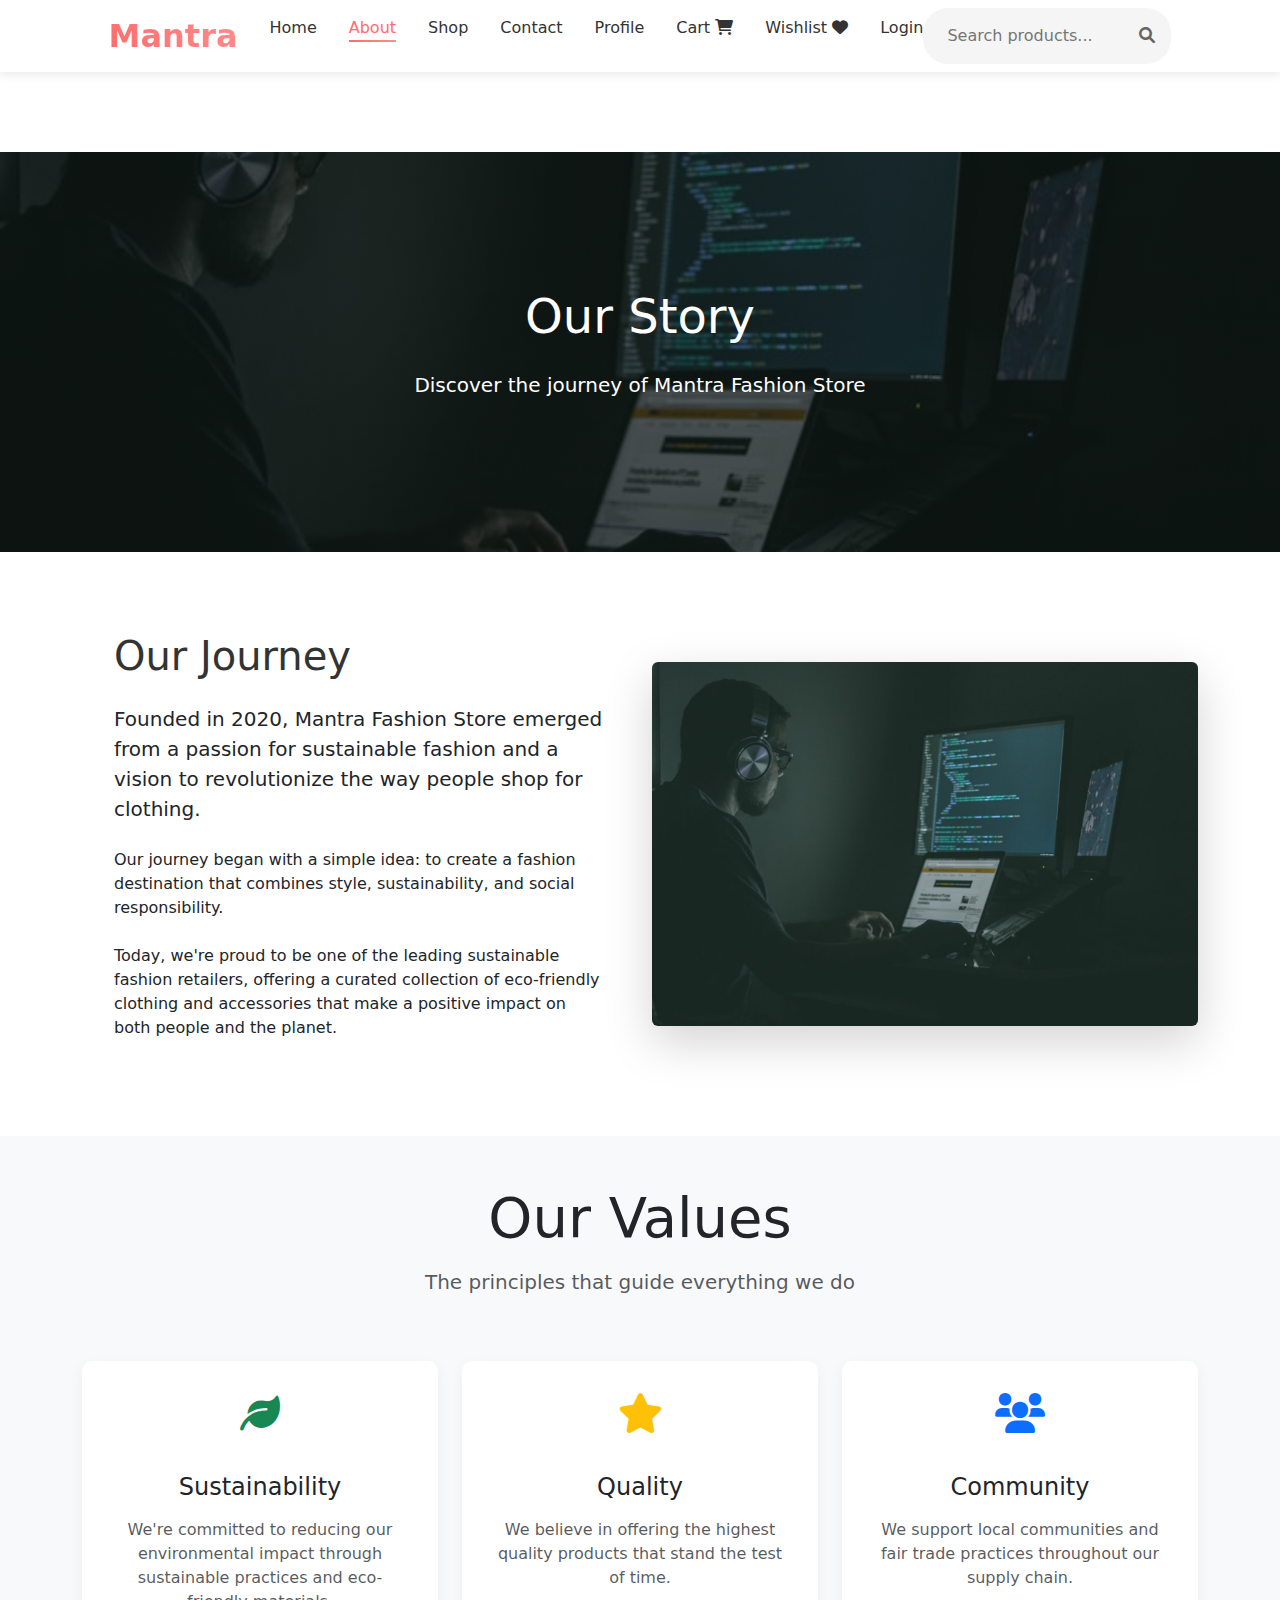
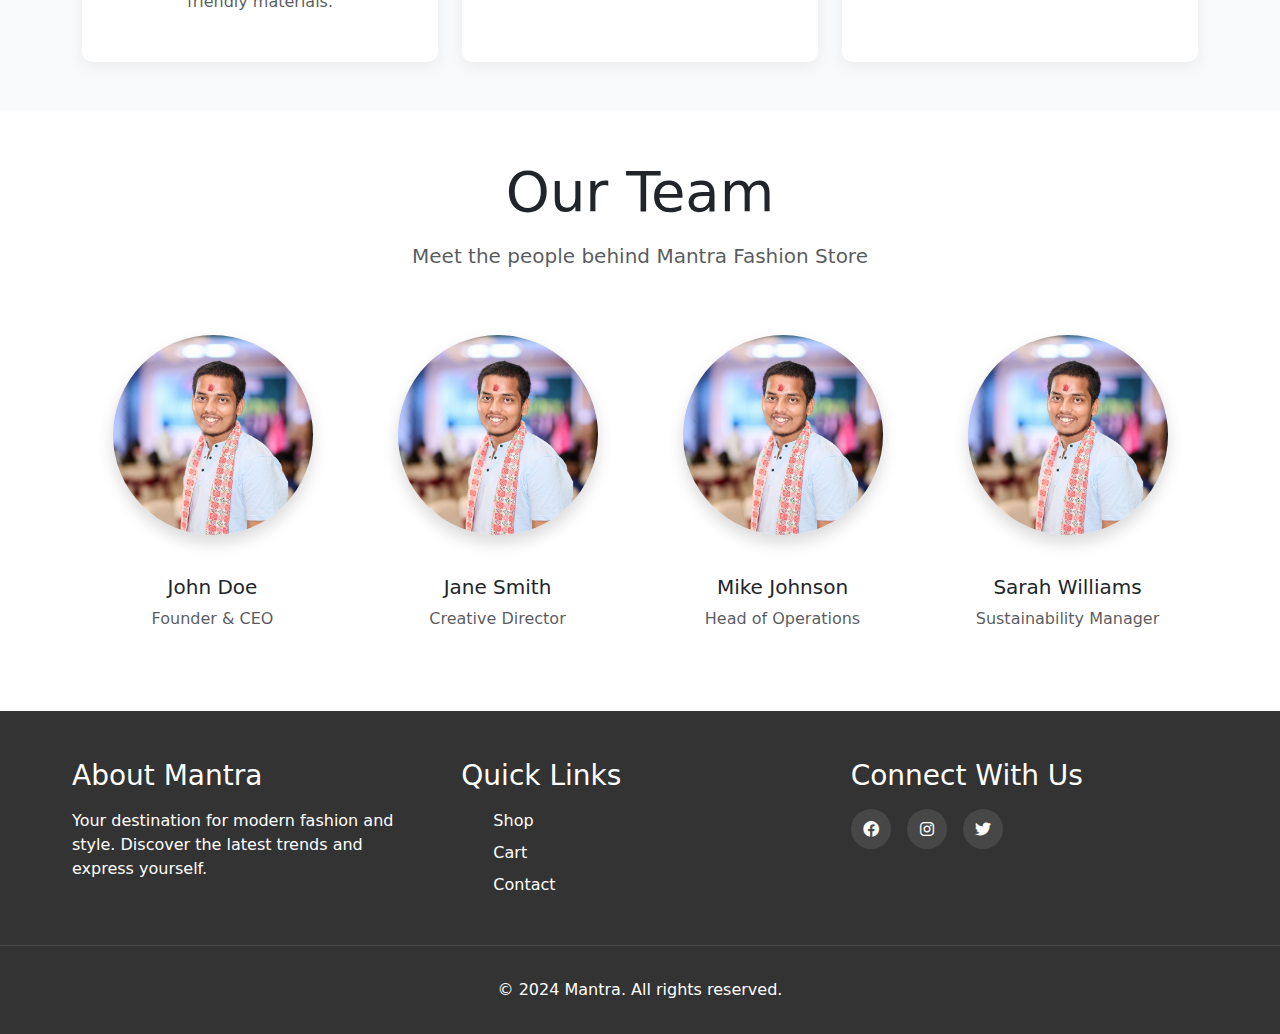
==== about.html @ eeec29e4 "first update" ====
<!DOCTYPE html>
<html lang="en">
<head>
    <meta charset="UTF-8">
    <meta name="viewport" content="width=device-width, initial-scale=1.0">
    <title>About Us - Mantra Fashion Store</title>
    <link rel="stylesheet" href="css/style.css">
    <link rel="stylesheet" href="https://cdnjs.cloudflare.com/ajax/libs/font-awesome/6.0.0/css/all.min.css">
    <link href="https://cdn.jsdelivr.net/npm/bootstrap@5.3.0/dist/css/bootstrap.min.css" rel="stylesheet">
</head>
<body>
    <!-- Navigation -->
    <nav class="navbar">
        <div class="nav-content">
            <div class="logo">
                <a href="index.html">Mantra</a>
            </div>
            <ul class="nav-links">
                <li><a href="index.html">Home</a></li>
                <li><a href="about.html" class="active">About</a></li>
                <li><a href="products.html">Shop</a></li>
                <li><a href="contact.html">Contact</a></li>
                <li><a href="profile.html">Profile</a></li>
                <li><a href="cart.html">Cart <i class="fas fa-shopping-cart"></i></a></li>
                <li><a href="wishlist.html">Wishlist <i class="fas fa-heart"></i></a></li>
                <li><a href="auth.html">Login</a></li>
            </ul>
            <div class="search-bar">
                <input type="text" placeholder="Search products...">
                <button><i class="fas fa-search"></i></button>
            </div>
        </div>
        <div class="burger">
            <div class="line1"></div>
            <div class="line2"></div>
            <div class="line3"></div>
        </div>
    </nav>

    <!-- Hero Section -->
    <section class="about-hero">
        <div class="container">
            <div class="row">
                <div class="col-12 text-center">
                    <h1 class="display-4 text-white mb-4">Our Story</h1>
                    <p class="lead text-white">Discover the journey of Mantra Fashion Store</p>
                </div>
            </div>
        </div>
    </section>

    <!-- Story Section -->
    <section class="story-section py-5">
        <div class="container">
            <div class="row align-items-center">
                <div class="col-lg-6">
                    <div class="story-content pe-lg-4">
                        <h2 class="display-5 mb-4">Our Journey</h2>
                        <p class="lead mb-4">Founded in 2020, Mantra Fashion Store emerged from a passion for sustainable fashion and a vision to revolutionize the way people shop for clothing.</p>
                        <p class="mb-4">Our journey began with a simple idea: to create a fashion destination that combines style, sustainability, and social responsibility.</p>
                        <p>Today, we're proud to be one of the leading sustainable fashion retailers, offering a curated collection of eco-friendly clothing and accessories that make a positive impact on both people and the planet.</p>
                    </div>
                </div>
                <div class="col-lg-6">
                    <div class="story-image">
                        <img src="images/about-hero.jpg" alt="Our Story" class="img-fluid rounded shadow-lg">
                    </div>
                </div>
            </div>
        </div>
    </section>

    <!-- Values Section -->
    <section class="values-section py-5 bg-light">
        <div class="container">
            <div class="row">
                <div class="col-12 text-center mb-5">
                    <h2 class="display-4 mb-3">Our Values</h2>
                    <p class="lead text-muted">The principles that guide everything we do</p>
                </div>
            </div>
            <div class="row g-4">
                <div class="col-md-4">
                    <div class="value-card h-100">
                        <div class="text-center mb-4">
                            <i class="fas fa-leaf fa-3x text-success"></i>
                        </div>
                        <h3 class="h4 text-center mb-3">Sustainability</h3>
                        <p class="text-center text-muted">We're committed to reducing our environmental impact through sustainable practices and eco-friendly materials.</p>
                    </div>
                </div>
                <div class="col-md-4">
                    <div class="value-card h-100">
                        <div class="text-center mb-4">
                            <i class="fas fa-star fa-3x text-warning"></i>
                        </div>
                        <h3 class="h4 text-center mb-3">Quality</h3>
                        <p class="text-center text-muted">We believe in offering the highest quality products that stand the test of time.</p>
                    </div>
                </div>
                <div class="col-md-4">
                    <div class="value-card h-100">
                        <div class="text-center mb-4">
                            <i class="fas fa-users fa-3x text-primary"></i>
                        </div>
                        <h3 class="h4 text-center mb-3">Community</h3>
                        <p class="text-center text-muted">We support local communities and fair trade practices throughout our supply chain.</p>
                    </div>
                </div>
            </div>
        </div>
    </section>

    <!-- Team Section -->
    <section class="team-section py-5">
        <div class="container">
            <div class="row">
                <div class="col-12 text-center mb-5">
                    <h2 class="display-4 mb-3">Our Team</h2>
                    <p class="lead text-muted">Meet the people behind Mantra Fashion Store</p>
                </div>
            </div>
            <div class="row g-4">
                <div class="col-md-3">
                    <div class="team-member text-center">
                        <div class="team-image mb-4">
                            <img src="images/myphoto.jpg" alt="John Doe" class="img-fluid rounded-circle shadow">
                        </div>
                        <h3 class="h5 mb-2">John Doe</h3>
                        <p class="text-muted">Founder & CEO</p>
                    </div>
                </div>
                <div class="col-md-3">
                    <div class="team-member text-center">
                        <div class="team-image mb-4">
                            <img src="images/myphoto.jpg" alt="Jane Smith" class="img-fluid rounded-circle shadow">
                        </div>
                        <h3 class="h5 mb-2">Jane Smith</h3>
                        <p class="text-muted">Creative Director</p>
                    </div>
                </div>
                <div class="col-md-3">
                    <div class="team-member text-center">
                        <div class="team-image mb-4">
                            <img src="images/myphoto.jpg" alt="Mike Johnson" class="img-fluid rounded-circle shadow">
                        </div>
                        <h3 class="h5 mb-2">Mike Johnson</h3>
                        <p class="text-muted">Head of Operations</p>
                    </div>
                </div>
                <div class="col-md-3">
                    <div class="team-member text-center">
                        <div class="team-image mb-4">
                            <img src="images/myphoto.jpg" alt="Sarah Williams" class="img-fluid rounded-circle shadow">
                        </div>
                        <h3 class="h5 mb-2">Sarah Williams</h3>
                        <p class="text-muted">Sustainability Manager</p>
                    </div>
                </div>
            </div>
        </div>
    </section>

    <!-- Footer -->
    <footer>
        <div class="footer-content">
            <div class="footer-section">
                <h3>About Mantra</h3>
                <p>Your destination for modern fashion and style. Discover the latest trends and express yourself.</p>
            </div>
            <div class="footer-section">
                <h3>Quick Links</h3>
                <ul>
                    <li><a href="products.html">Shop</a></li>
                    <li><a href="cart.html">Cart</a></li>
                    <li><a href="contact.html">Contact</a></li>
                </ul>
            </div>
            <div class="footer-section">
                <h3>Connect With Us</h3>
                <div class="social-links">
                    <a href="#"><i class="fab fa-facebook"></i></a>
                    <a href="#"><i class="fab fa-instagram"></i></a>
                    <a href="#"><i class="fab fa-twitter"></i></a>
                </div>
            </div>
        </div>
        <div class="footer-bottom">
            <p>&copy; 2024 Mantra. All rights reserved.</p>
        </div>
    </footer>

    <script src="https://cdn.jsdelivr.net/npm/bootstrap@5.3.0/dist/js/bootstrap.bundle.min.js"></script>
    <script src="js/script.js"></script>
</body>
</html>
---- css/style.css ----
/* Reset and Base Styles */
* {
    margin: 0;
    padding: 0;
    box-sizing: border-box;
}

body {
    font-family: 'Segoe UI', Tahoma, Geneva, Verdana, sans-serif;
    line-height: 1.6;
    color: #333;
}

/* Header & Navigation */
.navbar {
    background: #fff;
    box-shadow: 0 2px 10px rgba(0, 0, 0, 0.1);
    position: fixed;
    width: 100%;
    top: 0;
    z-index: 1000;
    padding: 1rem 0;
}

.nav-content {
    max-width: 1200px;
    margin: 0 auto;
    padding: 0 2rem;
    display: flex;
    justify-content: space-between;
    align-items: center;
}

.logo a {
    font-size: 2rem;
    font-weight: 700;
    color: #333;
    text-decoration: none;
    background: linear-gradient(45deg, #ff6b6b, #ff8e8e);
    -webkit-background-clip: text;
    -webkit-text-fill-color: transparent;
}

.nav-links {
    display: flex;
    list-style: none;
    gap: 2rem;
}

.nav-links a {
    color: #333;
    text-decoration: none;
    font-weight: 500;
    transition: color 0.3s ease;
    position: relative;
}

.nav-links a::after {
    content: '';
    position: absolute;
    width: 0;
    height: 2px;
    bottom: -5px;
    left: 0;
    background: linear-gradient(45deg, #ff6b6b, #ff8e8e);
    transition: width 0.3s ease;
}

.nav-links a:hover::after,
.nav-links a.active::after {
    width: 100%;
}

.nav-links a:hover,
.nav-links a.active {
    color: #ff6b6b;
}

.search-bar {
    display: flex;
    align-items: center;
    background: #f5f5f5;
    border-radius: 25px;
    padding: 0.5rem 1rem;
    transition: all 0.3s ease;
}

.search-bar:focus-within {
    box-shadow: 0 0 0 2px #ff6b6b;
    background: #fff;
}

.search-bar input {
    border: none;
    background: none;
    padding: 0.5rem;
    width: 200px;
    outline: none;
}

.search-bar button {
    background: none;
    border: none;
    color: #666;
    cursor: pointer;
    transition: color 0.3s ease;
}

.search-bar button:hover {
    color: #ff6b6b;
}

/* Hero Section */
.hero {
    height: 80vh;
    background: linear-gradient(rgba(0, 0, 0, 0.5), rgba(0, 0, 0, 0.5)), url('../images/hero-bg.jpg');
    background-size: cover;
    background-position: center;
    display: flex;
    align-items: center;
    justify-content: center;
    text-align: center;
    color: #fff;
    margin-top: 60px;
}

.hero-content h1 {
    font-size: 3.5rem;
    margin-bottom: 1rem;
}

.hero-content p {
    font-size: 1.2rem;
    margin-bottom: 2rem;
}

.cta-button {
    display: inline-block;
    padding: 1rem 2rem;
    background-color: #ff4d4d;
    color: #fff;
    text-decoration: none;
    border-radius: 5px;
    transition: background-color 0.3s ease;
}

.cta-button:hover {
    background-color: #ff3333;
}

/* Featured Categories */
.featured-categories {
    padding: 4rem 5%;
}

.featured-categories h2,
.trending h2 {
    text-align: center;
    margin-bottom: 2rem;
    font-size: 2rem;
}

.category-grid {
    display: grid;
    grid-template-columns: repeat(auto-fit, minmax(250px, 1fr));
    gap: 2rem;
}

.category-card {
    position: relative;
    overflow: hidden;
    border-radius: 10px;
    box-shadow: 0 3px 10px rgba(0, 0, 0, 0.1);
}

.category-card img {
    width: 100%;
    height: 300px;
    object-fit: cover;
    transition: transform 0.3s ease;
}

.category-card:hover img {
    transform: scale(1.05);
}

.category-card h3 {
    position: absolute;
    bottom: 60px;
    left: 20px;
    color: #fff;
    font-size: 1.5rem;
}

.category-link {
    position: absolute;
    bottom: 20px;
    left: 20px;
    color: #fff;
    text-decoration: none;
    background-color: #ff4d4d;
    padding: 0.5rem 1rem;
    border-radius: 5px;
}

/* Trending Products */
.trending {
    padding: 4rem 5%;
    background-color: #f9f9f9;
}

.product-grid {
    display: grid;
    grid-template-columns: repeat(auto-fit, minmax(250px, 1fr));
    gap: 2rem;
}

.product-card {
    background-color: #fff;
    border-radius: 10px;
    overflow: hidden;
    box-shadow: 0 3px 10px rgba(0, 0, 0, 0.1);
    transition: transform 0.3s ease;
}

.product-card:hover {
    transform: translateY(-5px);
}

.product-card img {
    width: 100%;
    height: 250px;
    object-fit: cover;
}

.product-card h3 {
    padding: 1rem;
    font-size: 1.2rem;
}

.price {
    padding: 0 1rem;
    color: #ff4d4d;
    font-weight: bold;
    font-size: 1.1rem;
}

.add-to-cart {
    width: 100%;
    padding: 1rem;
    border: none;
    background-color: #333;
    color: #fff;
    cursor: pointer;
    transition: background-color 0.3s ease;
    margin-top: 1rem;
}

.add-to-cart:hover {
    background-color: #ff4d4d;
}

/* Footer */
footer {
    background: #333;
    color: #fff;
    padding: 3rem 0 1rem;
}

.footer-content {
    max-width: 1200px;
    margin: 0 auto;
    padding: 0 2rem;
    display: grid;
    grid-template-columns: repeat(auto-fit, minmax(250px, 1fr));
    gap: 2rem;
}

.footer-section h3 {
    margin-bottom: 1rem;
}

.footer-section ul {
    list-style: none;
}

.footer-section ul li {
    margin-bottom: 0.5rem;
}

.footer-section a {
    color: #fff;
    text-decoration: none;
    transition: color 0.3s ease;
}

.footer-section a:hover {
    color: #ff6b6b;
}

.social-links {
    display: flex;
    gap: 1rem;
}

.social-links a {
    width: 40px;
    height: 40px;
    background: rgba(255, 255, 255, 0.1);
    border-radius: 50%;
    display: flex;
    align-items: center;
    justify-content: center;
    transition: background 0.3s ease;
}

.social-links a:hover {
    background: #ff6b6b;
}

.footer-bottom {
    text-align: center;
    margin-top: 2rem;
    padding-top: 2rem;
    border-top: 1px solid rgba(255, 255, 255, 0.1);
}

/* Responsive Design */
@media screen and (max-width: 768px) {
    .nav-content {
        flex-direction: column;
        gap: 1rem;
    }

    .nav-links {
        flex-direction: column;
        text-align: center;
        gap: 1rem;
    }

    .search-bar {
        width: 100%;
    }

    .search-bar input {
        width: 100%;
    }

    .hero-content h1 {
        font-size: 2.5rem;
    }
}

/* Mobile Navigation */
.nav-active {
    display: flex;
    position: absolute;
    right: 0;
    top: 70px;
    background-color: #fff;
    flex-direction: column;
    width: 100%;
    text-align: center;
    transform: translateX(100%);
    transition: transform 0.3s ease-in;
}

/* Contact Page Styles */
.contact-section {
    padding: 80px 5%;
    margin-top: 60px;
}

.contact-container {
    display: grid;
    grid-template-columns: repeat(auto-fit, minmax(300px, 1fr));
    gap: 2rem;
    margin-bottom: 3rem;
}

.contact-info h1 {
    font-size: 2.5rem;
    margin-bottom: 1rem;
}

.contact-details {
    margin: 2rem 0;
}

.contact-item {
    display: flex;
    align-items: flex-start;
    margin-bottom: 1.5rem;
}

.contact-item i {
    font-size: 1.5rem;
    color: #ff4d4d;
    margin-right: 1rem;
    margin-top: 0.25rem;
}

.contact-item h3 {
    margin-bottom: 0.5rem;
}

.contact-form {
    background-color: #fff;
    padding: 2rem;
    border-radius: 10px;
    box-shadow: 0 3px 10px rgba(0, 0, 0, 0.1);
}

.contact-form h2 {
    margin-bottom: 1.5rem;
}

.form-group {
    margin-bottom: 1.5rem;
    position: relative;
}

.form-group label {
    display: block;
    margin-bottom: 0.5rem;
    color: #666;
    transition: all 0.3s ease;
}

.form-group input,
.form-group textarea {
    width: 100%;
    padding: 0.8rem;
    border: 1px solid #ddd;
    border-radius: 5px;
    font-size: 1rem;
}

.form-group input:focus,
.form-group textarea:focus {
    outline: none;
    border-color: #ff4d4d;
}

.submit-btn {
    width: 100%;
    padding: 1rem;
    background-color: #ff4d4d;
    color: #fff;
    border: none;
    border-radius: 5px;
    cursor: pointer;
    transition: background-color 0.3s ease;
}

.submit-btn:hover {
    background-color: #ff3333;
}

.map-container {
    width: 100%;
    height: 400px;
    border-radius: 10px;
    overflow: hidden;
}

/* Cart Page Styles */
.cart-section {
    padding: 80px 5%;
    margin-top: 60px;
}

.cart-section h1 {
    text-align: center;
    margin-bottom: 2rem;
}

.cart-container {
    display: grid;
    grid-template-columns: 2fr 1fr;
    gap: 2rem;
}

.cart-items {
    background-color: #fff;
    padding: 2rem;
    border-radius: 10px;
    box-shadow: 0 3px 10px rgba(0, 0, 0, 0.1);
}

.cart-item {
    display: flex;
    align-items: center;
    padding: 1rem 0;
    border-bottom: 1px solid #eee;
}

.cart-item:last-child {
    border-bottom: none;
}

.cart-item img {
    width: 100px;
    height: 100px;
    object-fit: cover;
    border-radius: 5px;
    margin-right: 1rem;
}

.item-details {
    flex: 1;
}

.item-details h3 {
    margin-bottom: 0.5rem;
}

.quantity-controls {
    display: flex;
    align-items: center;
    margin-top: 0.5rem;
}

.quantity-btn {
    padding: 0.5rem 1rem;
    background-color: #eee;
    border: none;
    cursor: pointer;
}

.quantity {
    padding: 0 1rem;
}

.remove-item {
    color: #ff4d4d;
    background: none;
    border: none;
    cursor: pointer;
    font-size: 1.2rem;
}

.cart-summary {
    background-color: #fff;
    padding: 2rem;
    border-radius: 10px;
    box-shadow: 0 3px 10px rgba(0, 0, 0, 0.1);
    position: sticky;
    top: 100px;
}

.cart-summary h2 {
    margin-bottom: 1.5rem;
}

.summary-item {
    display: flex;
    justify-content: space-between;
    margin-bottom: 1rem;
}

.summary-item.total {
    border-top: 1px solid #eee;
    padding-top: 1rem;
    margin-top: 1rem;
    font-weight: bold;
    font-size: 1.2rem;
}

.promo-code {
    margin: 1.5rem 0;
}

.promo-code input {
    width: 100%;
    padding: 0.8rem;
    border: 1px solid #ddd;
    border-radius: 5px;
    margin-bottom: 0.5rem;
}

.promo-code button {
    width: 100%;
    padding: 0.8rem;
    background-color: #333;
    color: #fff;
    border: none;
    border-radius: 5px;
    cursor: pointer;
}

.checkout-btn {
    width: 100%;
    padding: 1rem;
    background-color: #ff4d4d;
    color: #fff;
    border: none;
    border-radius: 5px;
    cursor: pointer;
    margin-top: 1rem;
}

.checkout-btn:hover {
    background-color: #ff3333;
}

.payment-methods {
    margin-top: 1.5rem;
    text-align: center;
}

.payment-icons {
    display: flex;
    justify-content: center;
    gap: 1rem;
    margin-top: 0.5rem;
}

.payment-icons i {
    font-size: 2rem;
    color: #666;
}

.empty-cart-message {
    text-align: center;
    padding: 3rem;
}

.empty-cart-message i {
    font-size: 4rem;
    color: #ddd;
    margin-bottom: 1rem;
}

.continue-shopping {
    display: inline-block;
    padding: 1rem 2rem;
    background-color: #ff4d4d;
    color: #fff;
    text-decoration: none;
    border-radius: 5px;
    margin-top: 1rem;
}

/* Notification Styles */
.notification {
    position: fixed;
    top: 20px;
    right: 20px;
    padding: 1rem 2rem;
    border-radius: 5px;
    color: #fff;
    z-index: 1000;
    animation: slideIn 0.3s ease-out;
}

.notification.success {
    background-color: #4CAF50;
}

.notification.error {
    background-color: #f44336;
}

@keyframes slideIn {
    from {
        transform: translateX(100%);
        opacity: 0;
    }
    to {
        transform: translateX(0);
        opacity: 1;
    }
}

/* Form Error Styles */
.form-group.error input,
.form-group.error textarea {
    border-color: #f44336;
}

.error-message {
    color: #f44336;
    font-size: 0.875rem;
    margin-top: 0.25rem;
}

/* Responsive Design */
@media screen and (max-width: 768px) {
    .cart-container {
        grid-template-columns: 1fr;
    }
    
    .cart-summary {
        position: static;
        margin-top: 2rem;
    }
    
    .contact-container {
        grid-template-columns: 1fr;
    }
    
    .map-container {
        height: 300px;
    }
}

/* About Page Styles */
.about-hero {
    background: linear-gradient(rgba(0, 0, 0, 0.5), rgba(0, 0, 0, 0.5)), url('../images/about-hero.jpg');
    background-size: cover;
    background-position: center;
    height: 400px;
    display: flex;
    align-items: center;
    justify-content: center;
    text-align: center;
    color: #fff;
    margin-top: 80px;
}

.about-hero h1 {
    font-size: 3rem;
    margin-bottom: 1rem;
}

.story-section {
    padding: 5rem 0;
}

.story-content {
    padding: 2rem;
}

.story-content h2 {
    color: #333;
    margin-bottom: 1.5rem;
    font-size: 2.5rem;
}

.story-image img {
    width: 100%;
    border-radius: 10px;
    box-shadow: 0 5px 15px rgba(0, 0, 0, 0.1);
}

.values-section {
    background: #f9f9f9;
    padding: 5rem 0;
}

.value-card {
    text-align: center;
    padding: 2rem;
    background: #fff;
    border-radius: 10px;
    box-shadow: 0 5px 15px rgba(0, 0, 0, 0.05);
    transition: transform 0.3s ease;
}

.value-card:hover {
    transform: translateY(-10px);
}

.value-card i {
    font-size: 2.5rem;
    color: #ff6b6b;
    margin-bottom: 1rem;
}

.team-section {
    padding: 5rem 0;
}

.team-member {
    text-align: center;
    margin-bottom: 2rem;
}

.team-member img {
    width: 200px;
    height: 200px;
    border-radius: 50%;
    margin-bottom: 1rem;
    object-fit: cover;
}

/* Profile Page Styles */
.profile-section {
    padding: 120px 0 5rem;
    background: #f9f9f9;
}

.profile-sidebar {
    background: #fff;
    border-radius: 10px;
    box-shadow: 0 5px 15px rgba(0, 0, 0, 0.05);
    padding: 2rem;
}

.profile-header {
    text-align: center;
    margin-bottom: 2rem;
}

.profile-image {
    position: relative;
    width: 150px;
    height: 150px;
    margin: 0 auto 1rem;
}

.profile-image img {
    width: 100%;
    height: 100%;
    border-radius: 50%;
    object-fit: cover;
}

.change-photo {
    position: absolute;
    bottom: 0;
    right: 0;
    background: #ff6b6b;
    color: #fff;
    border: none;
    width: 40px;
    height: 40px;
    border-radius: 50%;
    cursor: pointer;
    transition: background 0.3s ease;
}

.change-photo:hover {
    background: #ff8e8e;
}

.profile-menu .nav-link {
    color: #333;
    padding: 1rem;
    border-radius: 5px;
    transition: all 0.3s ease;
}

.profile-menu .nav-link:hover,
.profile-menu .nav-link.active {
    background: #ff6b6b;
    color: #fff;
}

.profile-menu .nav-link i {
    margin-right: 10px;
}

.profile-content {
    background: #fff;
    border-radius: 10px;
    box-shadow: 0 5px 15px rgba(0, 0, 0, 0.05);
    padding: 2rem;
}

/* Auth Page Styles */
.auth-page {
    background: #f9f9f9;
    min-height: 100vh;
}

.auth-section {
    padding: 120px 0 5rem;
}

.auth-container {
    background: #fff;
    border-radius: 10px;
    box-shadow: 0 5px 15px rgba(0, 0, 0, 0.05);
    overflow: hidden;
}

.auth-form {
    padding: 3rem;
}

.form-header {
    text-align: center;
    margin-bottom: 2rem;
}

.form-header h2 {
    color: #333;
    margin-bottom: 0.5rem;
}

.form-header p {
    color: #666;
}

.input-group-text {
    background: #f5f5f5;
    border: none;
}

.form-control {
    border: 1px solid #ddd;
    padding: 0.75rem;
}

.form-control:focus {
    border-color: #ff6b6b;
    box-shadow: 0 0 0 0.2rem rgba(255, 107, 107, 0.25);
}

/* Responsive Design */
@media (max-width: 768px) {
    .auth-form {
        padding: 2rem;
    }
}

/* Shop Page Styles */
.shop-section {
    padding: 120px 0 5rem;
    background: #f9f9f9;
}

.filters-sidebar {
    background: #fff;
    border-radius: 10px;
    box-shadow: 0 5px 15px rgba(0, 0, 0, 0.05);
    padding: 2rem;
}

.filter-group {
    margin-bottom: 2rem;
}

.filter-group h4 {
    margin-bottom: 1rem;
    color: #333;
    font-size: 1.1rem;
}

.form-check {
    margin-bottom: 0.5rem;
}

.price-range {
    margin-bottom: 1rem;
}

.price-inputs {
    display: flex;
    align-items: center;
    gap: 0.5rem;
    margin-top: 0.5rem;
}

.price-inputs input {
    width: 80px;
}

.size-options {
    display: flex;
    flex-wrap: wrap;
    gap: 0.5rem;
}

.size-btn {
    padding: 0.5rem 1rem;
    border: 1px solid #ddd;
    background: #fff;
    border-radius: 5px;
    cursor: pointer;
    transition: all 0.3s ease;
}

.size-btn:hover,
.size-btn.active {
    background: #ff6b6b;
    color: #fff;
    border-color: #ff6b6b;
}

.color-options {
    display: flex;
    gap: 0.5rem;
}

.color-btn {
    width: 30px;
    height: 30px;
    border: none;
    border-radius: 50%;
    cursor: pointer;
    transition: transform 0.3s ease;
}

.color-btn:hover {
    transform: scale(1.1);
}

.shop-header {
    margin-bottom: 2rem;
}

.shop-header h2 {
    color: #333;
    font-size: 1.8rem;
}

.products-grid {
    display: grid;
    grid-template-columns: repeat(auto-fill, minmax(250px, 1fr));
    gap: 2rem;
    margin-bottom: 2rem;
}

.product-card {
    background: #fff;
    border-radius: 10px;
    overflow: hidden;
    box-shadow: 0 5px 15px rgba(0, 0, 0, 0.05);
    transition: transform 0.3s ease;
}

.product-card:hover {
    transform: translateY(-5px);
}

.product-image {
    position: relative;
    overflow: hidden;
    padding-top: 100%;
}

.product-image img {
    position: absolute;
    top: 0;
    left: 0;
    width: 100%;
    height: 100%;
    object-fit: cover;
    transition: transform 0.3s ease;
}

.product-card:hover .product-image img {
    transform: scale(1.1);
}

.product-overlay {
    position: absolute;
    top: 0;
    left: 0;
    width: 100%;
    height: 100%;
    background: rgba(0, 0, 0, 0.5);
    display: flex;
    align-items: center;
    justify-content: center;
    gap: 1rem;
    opacity: 0;
    transition: opacity 0.3s ease;
}

.product-card:hover .product-overlay {
    opacity: 1;
}

.product-overlay button {
    width: 40px;
    height: 40px;
    border: none;
    border-radius: 50%;
    background: #fff;
    color: #333;
    cursor: pointer;
    transition: all 0.3s ease;
}

.product-overlay button:hover {
    background: #ff6b6b;
    color: #fff;
}

.product-info {
    padding: 1.5rem;
}

.product-info h3 {
    font-size: 1.1rem;
    margin-bottom: 0.5rem;
    color: #333;
}

.product-price {
    display: flex;
    align-items: center;
    gap: 0.5rem;
    margin-bottom: 0.5rem;
}

.price {
    color: #ff6b6b;
    font-weight: bold;
    font-size: 1.2rem;
}

.original-price {
    color: #999;
    text-decoration: line-through;
    font-size: 0.9rem;
}

.product-rating {
    color: #ffd700;
}

.product-rating span {
    color: #666;
    margin-left: 0.5rem;
}

/* Responsive Design */
@media (max-width: 768px) {
    .filters-sidebar {
        margin-bottom: 2rem;
    }

    .products-grid {
        grid-template-columns: repeat(auto-fill, minmax(200px, 1fr));
        gap: 1rem;
    }

    .product-info {
        padding: 1rem;
    }

    .product-info h3 {
        font-size: 1rem;
    }

    .price {
        font-size: 1.1rem;
    }
}

/* Dark Mode Styles */
[data-bs-theme="dark"] {
    --bs-body-bg: #1a1a1a;
    --bs-body-color: #ffffff;
    --bs-primary: #0d6efd;
    --bs-secondary: #6c757d;
    --bs-success: #198754;
    --bs-info: #0dcaf0;
    --bs-warning: #ffc107;
    --bs-danger: #dc3545;
    --bs-light: #f8f9fa;
    --bs-dark: #212529;
}

[data-bs-theme="dark"] .navbar {
    background-color: #2d2d2d;
    border-bottom: 1px solid #3d3d3d;
}

[data-bs-theme="dark"] .card {
    background-color: #2d2d2d;
    border-color: #3d3d3d;
}

[data-bs-theme="dark"] .form-control {
    background-color: #3d3d3d;
    border-color: #4d4d4d;
    color: #ffffff;
}

[data-bs-theme="dark"] .form-control:focus {
    background-color: #3d3d3d;
    border-color: var(--bs-primary);
    color: #ffffff;
}

[data-bs-theme="dark"] .input-group-text {
    background-color: #3d3d3d;
    border-color: #4d4d4d;
    color: #ffffff;
}

[data-bs-theme="dark"] .nav-pills .nav-link {
    color: #ffffff;
    background-color: #3d3d3d;
}

[data-bs-theme="dark"] .nav-pills .nav-link.active {
    background-color: var(--bs-primary);
}

[data-bs-theme="dark"] .footer {
    background-color: #2d2d2d;
    border-top: 1px solid #3d3d3d;
}

/* Auth Page Styles */
.auth-section {
    min-height: calc(100vh - 200px);
    display: flex;
    align-items: center;
}

.auth-container {
    background-color: var(--bs-body-bg);
    border-radius: 1rem;
    overflow: hidden;
    box-shadow: 0 0.5rem 1rem rgba(0, 0, 0, 0.15);
}

.auth-image {
    position: relative;
    height: 100%;
    min-height: 500px;
}

.auth-image img {
    object-fit: cover;
    height: 100%;
}

.auth-overlay {
    position: absolute;
    top: 0;
    left: 0;
    right: 0;
    bottom: 0;
    background: linear-gradient(to bottom, rgba(0, 0, 0, 0.2), rgba(0, 0, 0, 0.6));
    display: flex;
    flex-direction: column;
    justify-content: center;
    align-items: center;
    text-align: center;
    padding: 2rem;
}

.auth-forms {
    padding: 2rem;
}

.auth-form .form-label {
    font-weight: 500;
    margin-bottom: 0.5rem;
}

.auth-form .input-group-text {
    border-right: none;
}

.auth-form .form-control {
    border-left: none;
}

.auth-form .form-control:focus {
    border-color: #dee2e6;
}

.auth-form .input-group:focus-within {
    box-shadow: 0 0 0 0.25rem rgba(13, 110, 253, 0.25);
}

.auth-form .btn-outline-secondary {
    border-left: none;
}

.auth-form .btn-outline-secondary:hover {
    background-color: transparent;
}

.divider {
    display: flex;
    align-items: center;
    text-align: center;
    margin: 1.5rem 0;
}

.divider::before,
.divider::after {
    content: '';
    flex: 1;
    border-bottom: 1px solid #dee2e6;
}

.divider span {
    padding: 0 1rem;
    color: #6c757d;
    font-size: 0.875rem;
}

.social-login .btn {
    padding: 0.75rem 1rem;
    font-weight: 500;
}

.social-login .btn i {
    font-size: 1.25rem;
}

/* Theme Toggle */
.theme-toggle {
    margin-left: 1rem;
}

.theme-toggle .btn-link {
    color: var(--bs-body-color);
    text-decoration: none;
    padding: 0.5rem;
}

.theme-toggle .btn-link:hover {
    color: var(--bs-primary);
}

/* Responsive Styles */
@media (max-width: 991.98px) {
    .auth-container {
        margin: 1rem;
    }
    
    .auth-forms {
        padding: 1.5rem;
    }
}

@media (max-width: 767.98px) {
    .auth-container {
        margin: 0.5rem;
    }
    
    .auth-forms {
        padding: 1rem;
    }
    
    .nav-pills .nav-link {
        padding: 0.5rem 1rem;
    }
}

/* Animation */
@keyframes fadeIn {
    from {
        opacity: 0;
        transform: translateY(10px);
    }
    to {
        opacity: 1;
        transform: translateY(0);
    }
}

.tab-pane {
    animation: fadeIn 0.3s ease-in-out;
}

/* Custom Scrollbar */
::-webkit-scrollbar {
    width: 8px;
}

::-webkit-scrollbar-track {
    background: var(--bs-body-bg);
}

::-webkit-scrollbar-thumb {
    background: var(--bs-secondary);
    border-radius: 4px;
}

::-webkit-scrollbar-thumb:hover {
    background: var(--bs-primary);
}
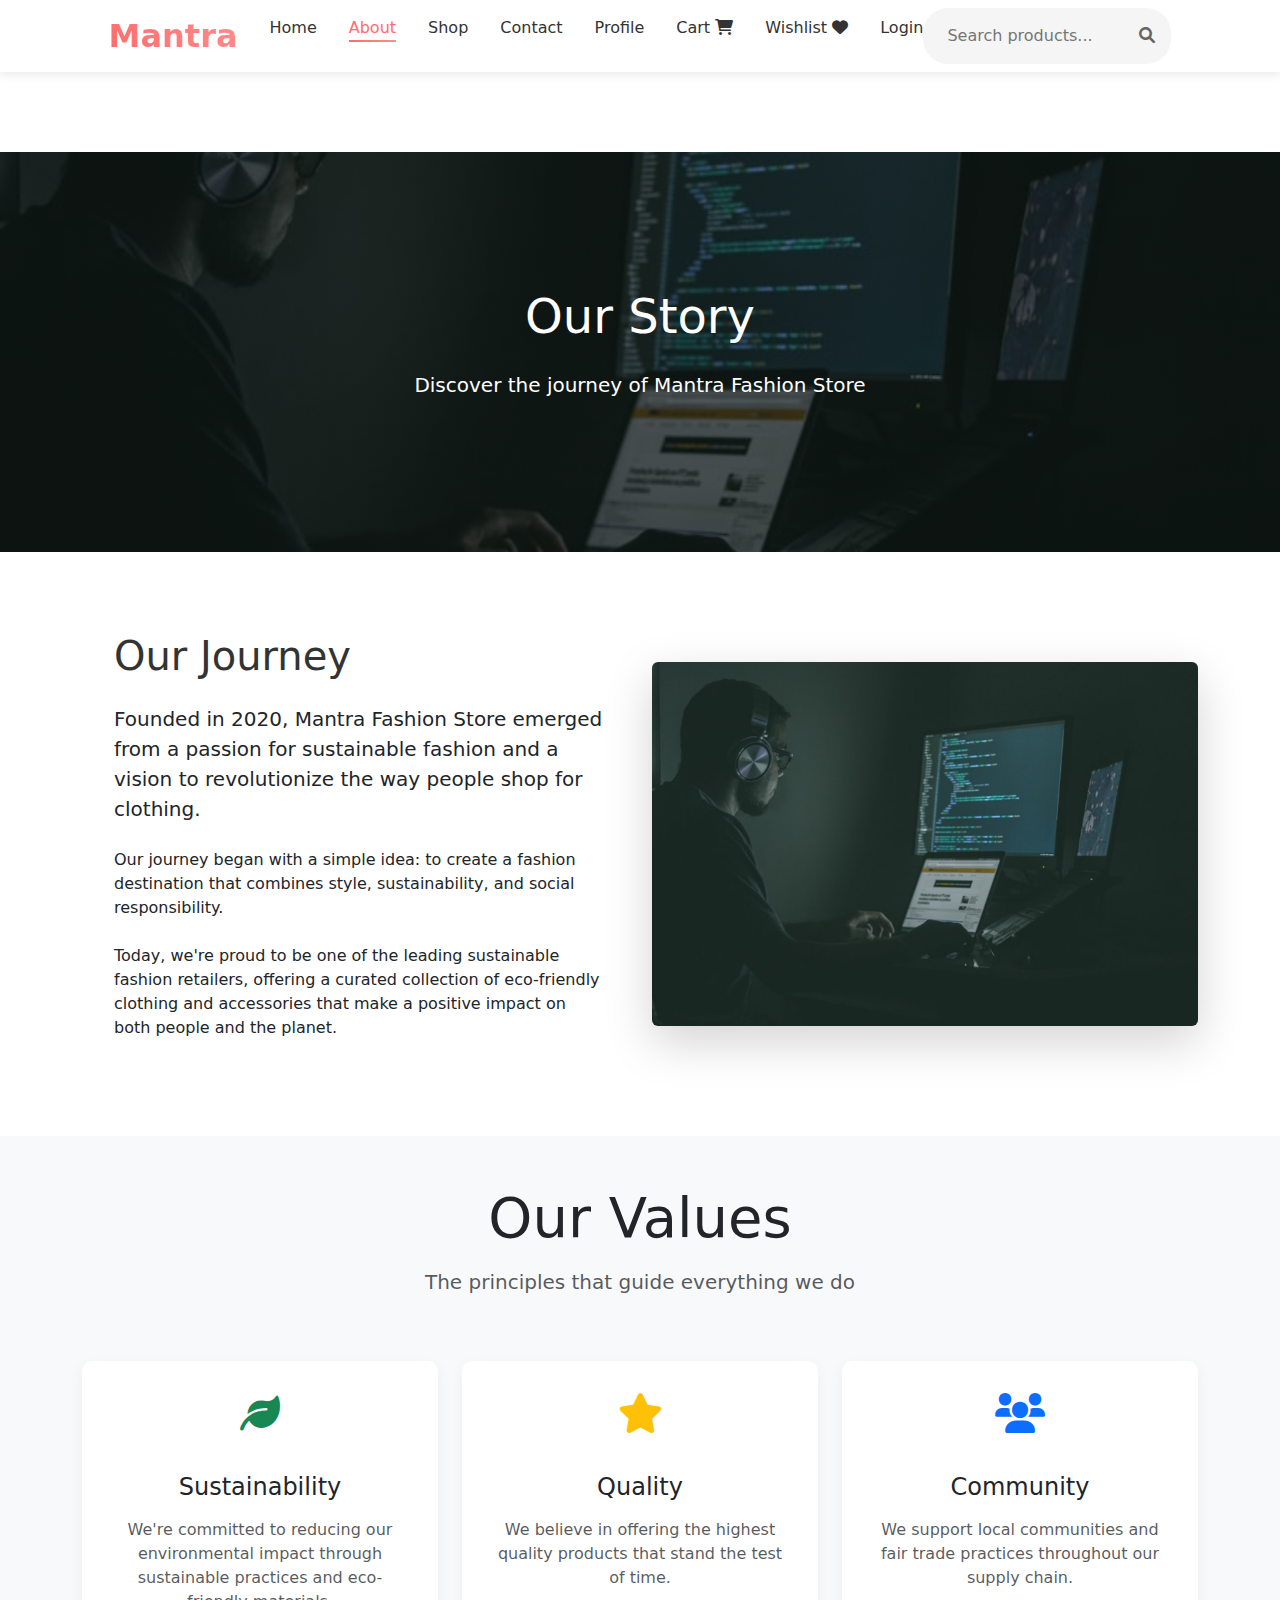
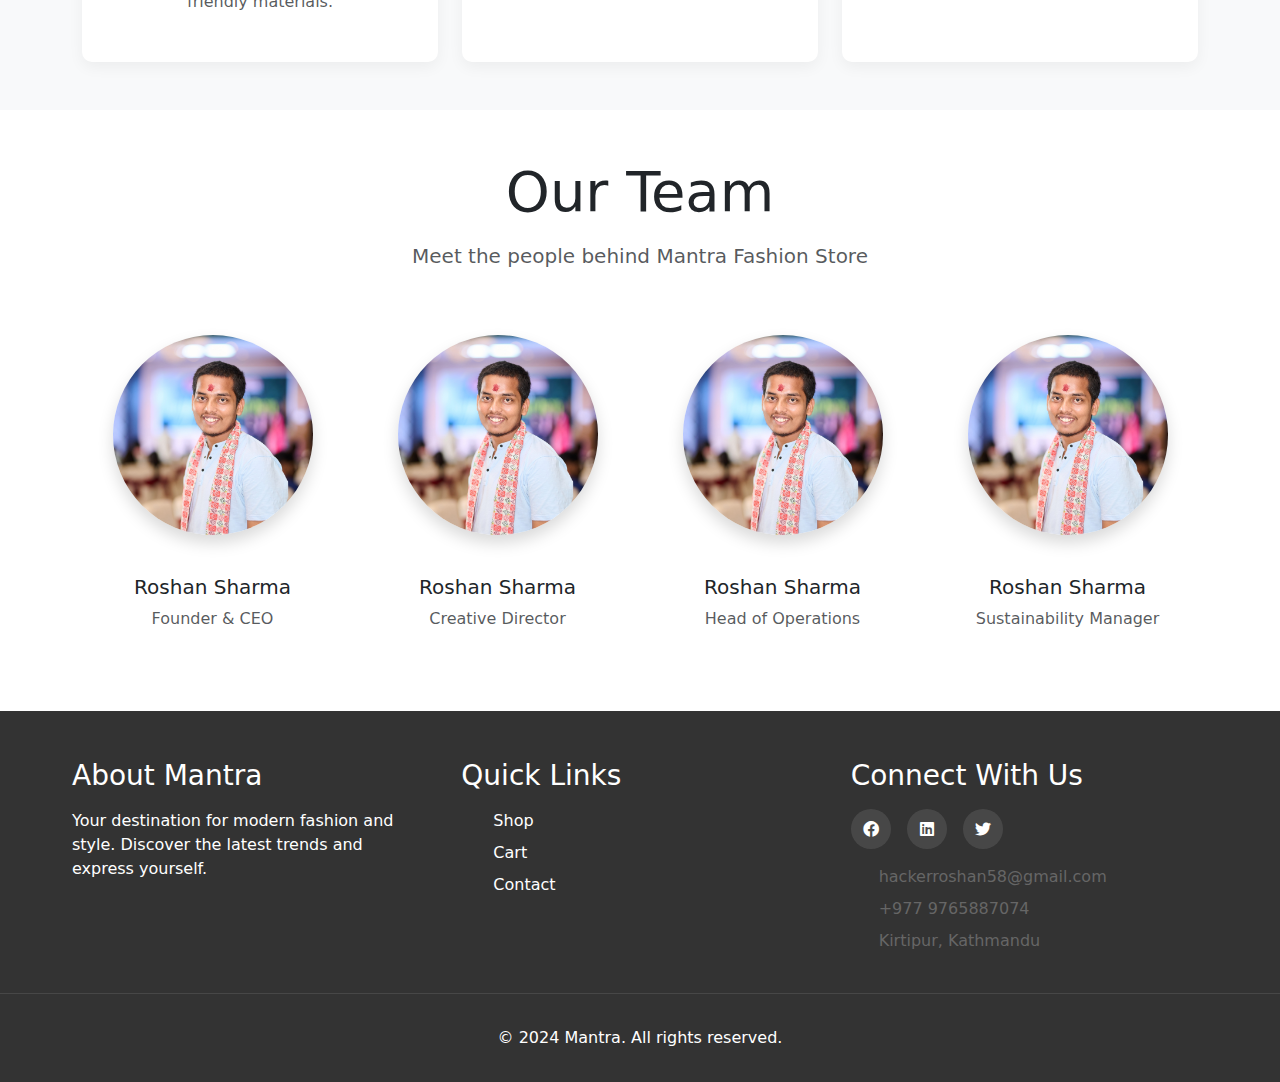
==== commit 6308f778: "second update" ====
--- a/about.html
+++ b/about.html
@@ -126,7 +126,7 @@
                         <div class="team-image mb-4">
                             <img src="images/myphoto.jpg" alt="John Doe" class="img-fluid rounded-circle shadow">
                         </div>
-                        <h3 class="h5 mb-2">John Doe</h3>
+                        <h3 class="h5 mb-2">Roshan Sharma</h3>
                         <p class="text-muted">Founder & CEO</p>
                     </div>
                 </div>
@@ -135,16 +135,16 @@
                         <div class="team-image mb-4">
                             <img src="images/myphoto.jpg" alt="Jane Smith" class="img-fluid rounded-circle shadow">
                         </div>
-                        <h3 class="h5 mb-2">Jane Smith</h3>
+                        <h3 class="h5 mb-2">Roshan Sharma</h3>
                         <p class="text-muted">Creative Director</p>
                     </div>
                 </div>
                 <div class="col-md-3">
                     <div class="team-member text-center">
                         <div class="team-image mb-4">
-                            <img src="images/myphoto.jpg" alt="Mike Johnson" class="img-fluid rounded-circle shadow">
-                        </div>
-                        <h3 class="h5 mb-2">Mike Johnson</h3>
+                            <img src="images/myphoto.jpg" alt="Roshan Sharma" class="img-fluid rounded-circle shadow">
+                        </div>
+                        <h3 class="h5 mb-2">Roshan Sharma</h3>
                         <p class="text-muted">Head of Operations</p>
                     </div>
                 </div>
@@ -153,7 +153,7 @@
                         <div class="team-image mb-4">
                             <img src="images/myphoto.jpg" alt="Sarah Williams" class="img-fluid rounded-circle shadow">
                         </div>
-                        <h3 class="h5 mb-2">Sarah Williams</h3>
+                        <h3 class="h5 mb-2">Roshan Sharma</h3>
                         <p class="text-muted">Sustainability Manager</p>
                     </div>
                 </div>
@@ -179,9 +179,14 @@
             <div class="footer-section">
                 <h3>Connect With Us</h3>
                 <div class="social-links">
-                    <a href="#"><i class="fab fa-facebook"></i></a>
-                    <a href="#"><i class="fab fa-instagram"></i></a>
-                    <a href="#"><i class="fab fa-twitter"></i></a>
+                    <a href="https://www.facebook.com/hackerroshan1" target="_blank"><i class="fab fa-facebook"></i></a>
+                    <a href="https://www.linkedin.com/in/roshan-sharma-46388133b/" target="_blank"><i class="fab fa-linkedin"></i></a>
+                    <a href="https://x.com/" target="_blank"><i class="fab fa-twitter"></i></a>
+                </div>
+                <div class="contact-info mt-3">
+                    <p><i class="fas fa-envelope"></i> hackerroshan58@gmail.com</p>
+                    <p><i class="fas fa-phone"></i> +977 9765887074</p>
+                    <p><i class="fas fa-map-marker-alt"></i> Kirtipur, Kathmandu</p>
                 </div>
             </div>
         </div>
--- a/css/style.css
+++ b/css/style.css
@@ -323,6 +323,31 @@
     margin-top: 2rem;
     padding-top: 2rem;
     border-top: 1px solid rgba(255, 255, 255, 0.1);
+}
+
+.footer-section .contact-info {
+    margin-top: 1rem;
+}
+
+.footer-section .contact-info p {
+    margin: 0.5rem 0;
+    display: flex;
+    align-items: center;
+    gap: 0.5rem;
+    color: #666;
+}
+
+.footer-section .contact-info i {
+    color: #333;
+    width: 20px;
+}
+
+[data-bs-theme="dark"] .footer-section .contact-info p {
+    color: #aaa;
+}
+
+[data-bs-theme="dark"] .footer-section .contact-info i {
+    color: #fff;
 }
 
 /* Responsive Design */
